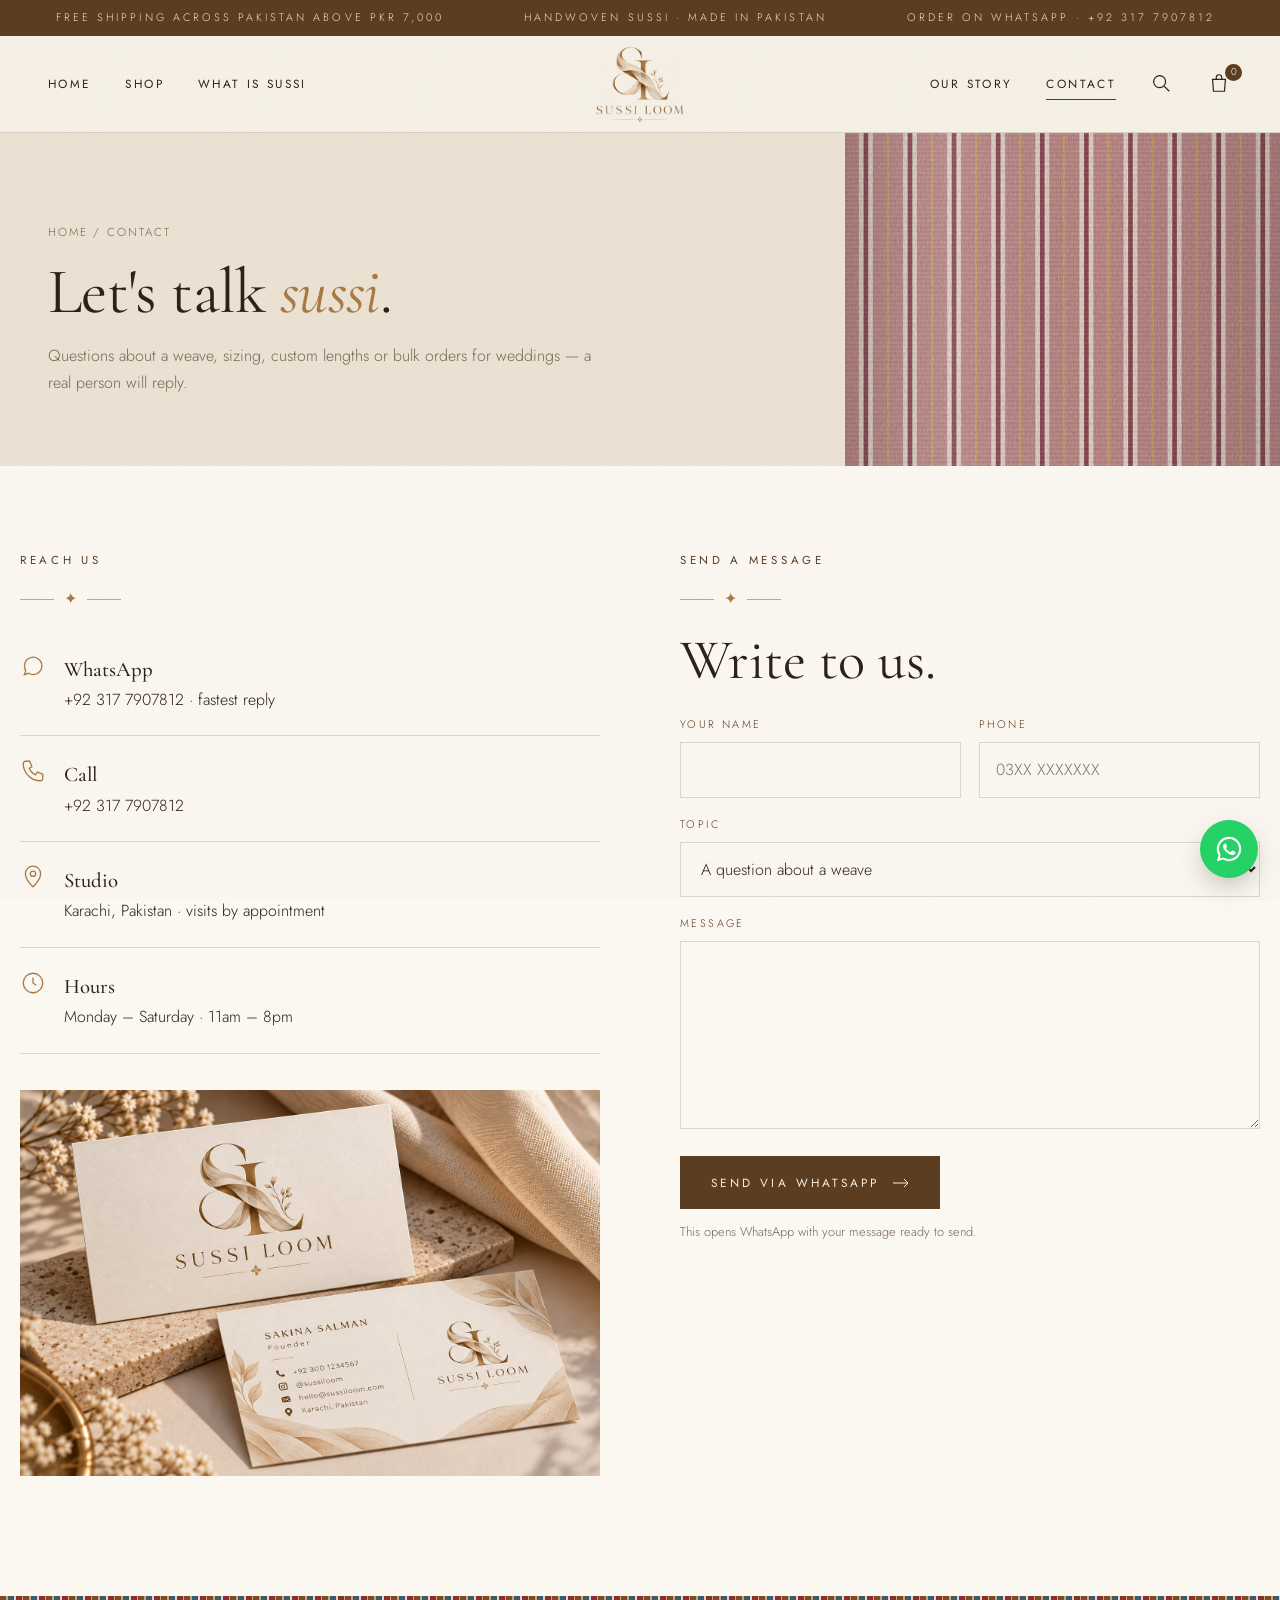
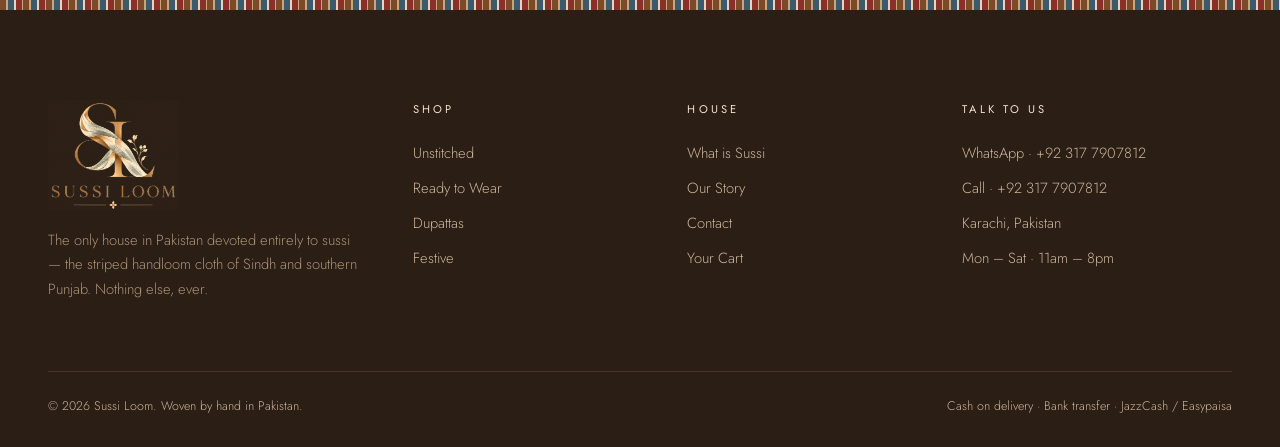
==== contact.html @ 239bf393 "Build Sussi Loom website: multi-page store with sussi explainer, cart, checkout and thank-you flow C" ====
<!doctype html>
<html lang="en">
<head>
<meta charset="utf-8">
<meta name="viewport" content="width=device-width, initial-scale=1">
<title>Contact — Sussi Loom</title>
<meta name="description" content="Contact Sussi Loom on WhatsApp or phone: +92 317 7907812.">
<link rel="icon" href="assets/img/favicon.png">
<link rel="preconnect" href="https://fonts.googleapis.com"><link rel="preconnect" href="https://fonts.gstatic.com" crossorigin>
<link href="https://fonts.googleapis.com/css2?family=Caveat:wght@500&family=Cormorant+Garamond:ital,wght@0,400;0,500;1,400&family=Jost:wght@300;400&display=swap" rel="stylesheet">
<link rel="stylesheet" href="assets/css/style.css">
</head>
<body data-page="contact">
<div id="header"></div>
<main>
  <section class="page-head">
    <div class="stripes" data-swatch="gulab-gali" data-view="flat"></div>
    <div class="wrap" style="position:relative">
      <div class="crumbs"><a href="index.html">Home</a> / Contact</div>
      <h1>Let's talk <em>sussi</em>.</h1>
      <p>Questions about a weave, sizing, custom lengths or bulk orders for weddings — a real person will reply.</p>
    </div>
  </section>

  <div class="wrap contact-grid">
    <div class="rv">
      <span class="eyebrow">Reach us</span><div class="divider">✦</div>
      <a class="c-card" href="https://wa.me/923177907812" target="_blank" rel="noopener"><svg viewBox="0 0 24 24"><path d="M4 20l1.3-4A8 8 0 1 1 8 18.7z"/></svg><div><b>WhatsApp</b><span>+92 317 7907812 · fastest reply</span></div></a>
      <a class="c-card" href="tel:+923177907812"><svg viewBox="0 0 24 24"><path d="M5 3h4l2 5-2.5 1.5a11 11 0 0 0 6 6L16 13l5 2v4a2 2 0 0 1-2 2A16 16 0 0 1 3 5a2 2 0 0 1 2-2"/></svg><div><b>Call</b><span>+92 317 7907812</span></div></a>
      <div class="c-card"><svg viewBox="0 0 24 24"><path d="M12 21s-7-6.2-7-12a7 7 0 0 1 14 0c0 5.8-7 12-7 12Z"/><circle cx="12" cy="9" r="2.5"/></svg><div><b>Studio</b><span>Karachi, Pakistan · visits by appointment</span></div></div>
      <div class="c-card"><svg viewBox="0 0 24 24"><circle cx="12" cy="12" r="9"/><path d="M12 7v5l3 2"/></svg><div><b>Hours</b><span>Monday – Saturday · 11am – 8pm</span></div></div>
      <img src="assets/img/cards.jpg" alt="Sussi Loom business cards" loading="lazy" style="margin-top:36px">
    </div>
    <div class="rv">
      <span class="eyebrow">Send a message</span><div class="divider">✦</div>
      <h2 style="margin-bottom:26px">Write to us.</h2>
      <form id="cf" class="form-grid" novalidate>
        <div class="field"><label for="n">Your name</label><input id="n" required autocomplete="name"><div class="err">Please add your name.</div></div>
        <div class="field"><label for="ph">Phone</label><input id="ph" type="tel" required autocomplete="tel" placeholder="03XX XXXXXXX"><div class="err">Please add your phone.</div></div>
        <div class="field full"><label for="t">Topic</label><select id="t"><option>A question about a weave</option><option>Sizing / custom length</option><option>My order</option><option>Wedding or bulk order</option><option>Something else</option></select></div>
        <div class="field full"><label for="m">Message</label><textarea id="m" rows="6" required></textarea><div class="err">Please write a message.</div></div>
        <div class="full"><button class="btn" type="submit" data-arrow>Send via WhatsApp</button>
        <p style="font-size:.8rem;margin-top:12px">This opens WhatsApp with your message ready to send.</p></div>
      </form>
    </div>
  </div>
</main>
<div id="footer"></div>
<script src="assets/js/data.js"></script>
<script src="assets/js/app.js"></script>
<script>
document.getElementById("cf").addEventListener("submit", e => {
  e.preventDefault();
  const f = e.target; let ok = true;
  f.querySelectorAll("[required]").forEach(el => { const bad = !el.value.trim(); el.closest(".field").classList.toggle("bad", bad); if (bad) ok = false; });
  if (!ok) return;
  const txt = `Hi Sussi Loom,\n\n${f.m.value.trim()}\n\nTopic: ${f.t.value}\nName: ${f.n.value.trim()}\nPhone: ${f.ph.value.trim()}`;
  window.open("https://wa.me/923177907812?text=" + encodeURIComponent(txt), "_blank");
  SL.toast("Opening WhatsApp — thank you for writing to us.");
  f.reset();
});
</script>
</body>
</html>
---- assets/css/style.css ----
/* Sussi Loom — stylesheet */
:root{
  --cream:#f6f0e7;
  --paper:#fbf7f1;
  --sand:#ece2d3;
  --linen:#e2d4bf;
  --gold:#a77a45;
  --gold-soft:#c9a678;
  --brown:#5b3d22;
  --ink:#2e2117;
  --muted:#7a6656;
  --rose:#b98a7c;
  --line:rgba(91,61,34,.18);
  --serif:"Cormorant Garamond", "Times New Roman", serif;
  --sans:"Jost", system-ui, sans-serif;
  --hand:"Caveat", cursive;
  --max:1240px;
}
*{box-sizing:border-box;margin:0;padding:0}
html{scroll-behavior:smooth}
body{
  background:var(--paper);color:var(--ink);font-family:var(--sans);font-weight:300;
  font-size:16px;line-height:1.65;-webkit-font-smoothing:antialiased;overflow-x:hidden;
}
/* paper grain */
body::before{
  content:"";position:fixed;inset:0;pointer-events:none;z-index:999;opacity:.35;mix-blend-mode:multiply;
  background-image:url("data:image/svg+xml,%3Csvg xmlns='http://www.w3.org/2000/svg' width='160' height='160'%3E%3Cfilter id='n'%3E%3CfeTurbulence type='fractalNoise' baseFrequency='.9' numOctaves='2' stitchTiles='stitch'/%3E%3CfeColorMatrix values='0 0 0 0 .45 0 0 0 0 .35 0 0 0 0 .25 0 0 0 .09 0'/%3E%3C/filter%3E%3Crect width='100%25' height='100%25' filter='url(%23n)'/%3E%3C/svg%3E");
}
img{max-width:100%;display:block}
a{color:inherit;text-decoration:none}
button{font:inherit;cursor:pointer;border:0;background:none;color:inherit}
input,select,textarea{font:inherit;color:inherit}
.wrap{max-width:var(--max);margin:0 auto;padding:0 28px}
.serif{font-family:var(--serif)}
.hand{font-family:var(--hand);color:var(--gold);font-weight:500}
.eyebrow{font-size:.72rem;letter-spacing:.32em;text-transform:uppercase;color:var(--brown);font-weight:400}
.eyebrow.light{color:var(--gold-soft)}
h1,h2,h3,h4{font-family:var(--serif);font-weight:400;line-height:1.05;color:var(--ink)}
h1{font-size:clamp(2.8rem,6.4vw,5.6rem);letter-spacing:-.01em}
h2{font-size:clamp(2.1rem,4.4vw,3.6rem)}
h3{font-size:1.7rem}
em{font-style:italic;color:var(--gold)}
p{color:var(--muted)}
.lead{font-size:1.12rem;line-height:1.75}
.divider{display:flex;align-items:center;gap:10px;color:var(--gold);margin:14px 0 18px}
.divider::before,.divider::after{content:"";height:1px;width:34px;background:var(--gold-soft)}
.divider.center{justify-content:center}

/* buttons */
.btn{
  display:inline-flex;align-items:center;gap:14px;padding:16px 30px;background:var(--brown);color:#f8efe2;
  font-size:.74rem;letter-spacing:.26em;text-transform:uppercase;font-weight:400;border:1px solid var(--brown);
  transition:background .35s, color .35s, gap .35s;position:relative;
}
.btn:hover{background:var(--ink);gap:20px}
.btn.ghost{background:transparent;color:var(--brown)}
.btn.ghost:hover{background:var(--brown);color:#f8efe2}
.btn.light{background:transparent;color:#f8efe2;border-color:rgba(248,239,226,.55)}
.btn.light:hover{background:#f8efe2;color:var(--brown)}
.btn.block{width:100%;justify-content:center}
.btn[disabled]{opacity:.5;pointer-events:none}
.link{font-size:.72rem;letter-spacing:.26em;text-transform:uppercase;color:var(--brown);border-bottom:1px solid var(--gold-soft);padding-bottom:5px;display:inline-flex;gap:12px;align-items:center;transition:gap .3s}
.link:hover{gap:20px}
.arrow{width:16px;height:10px;flex:none}

/* announcement */
.announce{background:var(--brown);color:#efe3d1;font-size:.68rem;letter-spacing:.28em;text-transform:uppercase;text-align:center;padding:9px 16px;overflow:hidden}
.announce .track{display:inline-block;white-space:nowrap;animation:tick 32s linear infinite}
.announce span{margin:0 40px}
@keyframes tick{from{transform:translateX(0)}to{transform:translateX(-50%)}}

/* header */
.site-header{position:sticky;top:0;z-index:50;background:rgba(246,240,231,.92);backdrop-filter:blur(10px);border-bottom:1px solid var(--line)}
.nav{display:grid;grid-template-columns:1fr auto 1fr;align-items:center;height:96px}
.nav-left,.nav-right{display:flex;gap:34px;align-items:center}
.nav-right{justify-content:flex-end}
.nav a.nl{font-size:.74rem;letter-spacing:.2em;text-transform:uppercase;font-weight:400;position:relative;padding:6px 0}
.nav a.nl::after{content:"";position:absolute;left:0;bottom:0;width:0;height:1px;background:var(--brown);transition:width .35s}
.nav a.nl:hover::after,.nav a.nl.active::after{width:100%}
.brand{display:flex;flex-direction:column;align-items:center}
.brand img{height:78px;width:auto}
.icon-btn{position:relative;display:inline-flex;width:24px;height:24px}
.icon-btn svg{width:22px;height:22px;stroke:var(--ink);fill:none;stroke-width:1.3}
.cart-count{position:absolute;top:-8px;right:-10px;background:var(--brown);color:#fff;font-size:.62rem;min-width:17px;height:17px;border-radius:50%;display:grid;place-items:center}
.burger{display:none}
.mobile-menu{display:none}

/* hero */
.hero{position:relative;display:grid;grid-template-columns:1.05fr 1fr;min-height:640px;background:var(--sand);overflow:hidden}
.hero-copy{padding:90px 60px 70px max(28px, calc((100vw - var(--max))/2 + 28px));display:flex;flex-direction:column;justify-content:center;position:relative;z-index:2}
.hero-copy h1{margin:22px 0 26px}
.hero-copy .lead{max-width:440px;margin-bottom:38px}
.hero-media{position:relative}
.hero-media img{width:100%;height:100%;object-fit:cover;object-position:30% center}
.hero-media::before{content:"";position:absolute;inset:0;background:linear-gradient(90deg,var(--sand) 0%,rgba(236,226,211,0) 22%);z-index:1}
.hero-note{position:absolute;left:-30px;bottom:70px;z-index:3;font-family:var(--hand);font-size:1.6rem;color:var(--brown);transform:rotate(-5deg);display:flex;align-items:flex-end;gap:6px}
.hero-note svg{width:90px;height:60px}
.hero-side{position:absolute;right:26px;top:50%;transform:translateY(-50%);z-index:3;writing-mode:vertical-rl;font-size:.64rem;letter-spacing:.4em;text-transform:uppercase;color:#f3e7d4}
.hero-urdu{position:absolute;right:6%;top:40px;z-index:2;font-size:7rem;color:rgba(255,248,236,.35);font-family:serif;line-height:1}

/* pillars */
.pillars{display:grid;grid-template-columns:repeat(4,1fr);border-bottom:1px solid var(--line);background:var(--cream)}
.pillar{display:flex;gap:16px;align-items:center;justify-content:center;padding:30px 18px;border-right:1px solid var(--line)}
.pillar:last-child{border-right:0}
.pillar svg{width:36px;height:36px;stroke:var(--gold);fill:none;stroke-width:1.1;flex:none}
.pillar b{display:block;font-family:var(--serif);font-weight:500;font-size:1.12rem;color:var(--ink)}
.pillar small{color:var(--muted);font-size:.8rem}

section{position:relative}
.sec{padding:120px 0}
.sec.tight{padding:80px 0}
.sec.cream{background:var(--cream)}
.sec.sand{background:var(--sand)}
.sec.dark{background:#2b1e14;color:#eadcc8}
.sec.dark h2,.sec.dark h3{color:#f6ecdf}
.sec.dark p{color:#c7b39b}
.head-row{display:flex;justify-content:space-between;align-items:flex-end;gap:30px;margin-bottom:56px;flex-wrap:wrap}

/* what is sussi intro */
.intro{display:grid;grid-template-columns:1fr 1.1fr;gap:90px;align-items:center}
.intro-art{position:relative;aspect-ratio:4/5;background:var(--sand)}
.intro-art .swatch-big{position:absolute;inset:0}
.intro-art .tag{position:absolute;right:-24px;bottom:40px;background:var(--paper);padding:20px 24px;box-shadow:0 20px 40px -20px rgba(60,40,20,.35);max-width:220px}
.intro-art .tag b{font-family:var(--serif);font-size:1.5rem;font-weight:500;display:block;color:var(--ink)}
.intro-art .tag small{font-size:.78rem;color:var(--muted)}
.big-quote{font-family:var(--serif);font-size:clamp(1.6rem,2.6vw,2.2rem);line-height:1.3;color:var(--ink);font-style:italic;margin:28px 0}
.facts{display:grid;grid-template-columns:repeat(3,1fr);gap:24px;margin:40px 0;border-top:1px solid var(--line);padding-top:30px}
.facts b{font-family:var(--serif);font-size:2.6rem;font-weight:400;color:var(--brown);display:block;line-height:1}
.facts small{font-size:.8rem;color:var(--muted)}

/* process / steps */
.steps{display:grid;grid-template-columns:repeat(4,1fr);gap:0;border-top:1px solid rgba(234,220,200,.2)}
.step{padding:44px 30px 10px 0;border-right:1px solid rgba(234,220,200,.12);margin-right:30px}
.step:last-child{border-right:0}
.step .num{font-family:var(--serif);font-size:1rem;color:var(--gold-soft);font-style:italic}
.step svg{width:84px;height:84px;margin:22px 0;stroke:#d8b98d;fill:none;stroke-width:1}
.step h3{font-size:1.5rem;margin-bottom:12px}
.step p{font-size:.92rem}

/* collection tiles */
.tiles{display:grid;grid-template-columns:1.2fr repeat(4,1fr);gap:20px;align-items:stretch}
.tile{position:relative;overflow:hidden;min-height:400px;display:block;background:var(--sand)}
.tile .bg{position:absolute;inset:0;transition:transform 1.2s cubic-bezier(.2,.7,.2,1)}
.tile .bg img,.tile .bg svg{width:100%;height:100%;object-fit:cover}
.tile:hover .bg{transform:scale(1.06)}
.tile::after{content:"";position:absolute;inset:0;background:linear-gradient(180deg,rgba(0,0,0,0) 45%,rgba(35,22,12,.72))}
.tile .cap{position:absolute;left:22px;bottom:22px;right:22px;z-index:2;color:#fbf2e4}
.tile .cap h3{color:#fbf2e4;font-size:1.65rem;margin-bottom:8px}
.tile .cap span{font-size:.68rem;letter-spacing:.26em;text-transform:uppercase}

/* product grid */
.grid{display:grid;grid-template-columns:repeat(4,1fr);gap:46px 26px}
.card{display:flex;flex-direction:column;position:relative}
.card .media{position:relative;aspect-ratio:3/4;overflow:hidden;background:var(--sand);display:block}
.card .media svg{width:100%;height:100%;display:block;transition:transform 1.1s cubic-bezier(.2,.7,.2,1)}
.card:hover .media svg{transform:scale(1.05)}
.card .badge{position:absolute;top:14px;left:14px;background:var(--paper);font-size:.62rem;letter-spacing:.22em;text-transform:uppercase;padding:6px 10px;z-index:2}
.card .quick{position:absolute;left:14px;right:14px;bottom:14px;z-index:2;opacity:0;transform:translateY(10px);transition:.35s}
.card:hover .quick{opacity:1;transform:none}
.card .quick .btn{width:100%;justify-content:center;padding:13px}
.card .meta{padding-top:18px;display:flex;justify-content:space-between;gap:12px;align-items:flex-start}
.card h4{font-size:1.32rem;font-weight:500;line-height:1.15}
.card .sub{font-size:.78rem;color:var(--muted);margin-top:4px}
.card .price{font-size:.92rem;white-space:nowrap;color:var(--brown);font-weight:400}
.dots{display:flex;gap:6px;margin-top:10px}
.dots i{width:12px;height:12px;border-radius:50%;border:1px solid rgba(0,0,0,.1)}

/* compare / why */
.compare{display:grid;grid-template-columns:1fr 1fr;gap:0;border:1px solid var(--line);background:var(--paper)}
.compare > div{padding:48px}
.compare > div + div{border-left:1px solid var(--line);background:var(--cream)}
.compare ul{list-style:none;margin-top:24px}
.compare li{padding:14px 0;border-bottom:1px dashed var(--line);display:flex;gap:14px;align-items:flex-start;color:var(--muted)}
.compare li svg{width:18px;height:18px;flex:none;margin-top:4px}

/* map */
.map-wrap{display:grid;grid-template-columns:1fr 1fr;gap:80px;align-items:center}
.map-svg{width:100%;height:auto}
.places{list-style:none;margin-top:28px}
.places li{display:grid;grid-template-columns:120px 1fr;gap:20px;padding:16px 0;border-bottom:1px solid var(--line)}
.places b{font-family:var(--serif);font-size:1.3rem;font-weight:500;color:var(--ink)}

/* story band */
.band{display:grid;grid-template-columns:1fr 1fr;min-height:560px}
.band img{width:100%;height:100%;object-fit:cover}
.band .copy{padding:90px 70px;display:flex;flex-direction:column;justify-content:center;background:var(--sand)}

/* testimonials */
.notes{display:grid;grid-template-columns:repeat(3,1fr);gap:28px}
.note{background:var(--paper);padding:36px;border:1px solid var(--line);position:relative}
.note:nth-child(2){transform:rotate(.6deg);margin-top:30px}
.note:nth-child(3){transform:rotate(-.5deg)}
.note p{font-family:var(--serif);font-size:1.3rem;line-height:1.45;color:var(--ink);font-style:italic}
.note .who{margin-top:20px;font-size:.76rem;letter-spacing:.18em;text-transform:uppercase;color:var(--brown)}
.note .pin{position:absolute;top:-12px;left:30px;width:60px;height:22px;background:rgba(201,166,120,.45);transform:rotate(-4deg)}

/* faq */
.faq details{border-bottom:1px solid var(--line);padding:24px 0}
.faq summary{list-style:none;cursor:pointer;font-family:var(--serif);font-size:1.45rem;display:flex;justify-content:space-between;gap:20px;color:var(--ink)}
.faq summary::-webkit-details-marker{display:none}
.faq summary::after{content:"+";font-family:var(--sans);font-weight:200;font-size:1.6rem;color:var(--gold);transition:transform .3s}
.faq details[open] summary::after{transform:rotate(45deg)}
.faq details p{margin-top:14px;max-width:720px}

/* newsletter */
.letter{text-align:center;max-width:640px;margin:0 auto}
.letter form{display:flex;margin-top:30px;border-bottom:1px solid var(--brown)}
.letter input{flex:1;background:none;border:0;padding:16px 4px;outline:none}

/* footer */
.site-footer{background:#2b1e14;color:#c9b59c;padding:90px 0 30px;font-size:.92rem}
.foot-grid{display:grid;grid-template-columns:1.4fr 1fr 1fr 1.2fr;gap:50px}
.site-footer h5{font-family:var(--sans);font-size:.7rem;letter-spacing:.28em;text-transform:uppercase;color:#f1e3cf;font-weight:400;margin-bottom:22px}
.site-footer ul{list-style:none}
.site-footer li{margin-bottom:11px}
.site-footer a:hover{color:#f6ecdf}
.site-footer p{color:#a99178}
.foot-logo{height:110px;width:auto;margin-bottom:18px;filter:brightness(1.25)}
.foot-bottom{margin-top:70px;border-top:1px solid rgba(201,181,156,.15);padding-top:24px;display:flex;justify-content:space-between;flex-wrap:wrap;gap:12px;font-size:.78rem}
.weave-strip{height:14px;background:repeating-linear-gradient(90deg,#7a4a2a 0 6px,#c9a678 6px 8px,#3d5a6c 8px 14px,#e6d5bd 14px 16px,#8a2f2a 16px 22px,#c9a678 22px 23px)}

/* whatsapp fab */
.wa-fab{position:fixed;right:22px;bottom:22px;z-index:60;width:58px;height:58px;border-radius:50%;background:#25d366;display:grid;place-items:center;box-shadow:0 10px 30px -8px rgba(0,0,0,.35);transition:transform .3s}
.wa-fab:hover{transform:scale(1.08)}
.wa-fab svg{width:30px;height:30px;fill:#fff}

/* page header */
.page-head{padding:90px 0 70px;background:var(--sand);position:relative;overflow:hidden}
.page-head h1{font-size:clamp(2.6rem,5vw,4.4rem);margin-top:16px}
.page-head p{max-width:560px;margin-top:18px}
.page-head .stripes{position:absolute;right:0;top:0;bottom:0;width:34%;opacity:.9}
.crumbs{font-size:.72rem;letter-spacing:.18em;text-transform:uppercase;color:var(--muted)}
.crumbs a:hover{color:var(--brown)}

/* shop */
.shop-bar{display:flex;justify-content:space-between;gap:20px;align-items:center;padding:26px 0;border-bottom:1px solid var(--line);margin-bottom:50px;flex-wrap:wrap}
.chips{display:flex;gap:10px;flex-wrap:wrap}
.chip{padding:9px 18px;border:1px solid var(--line);font-size:.72rem;letter-spacing:.16em;text-transform:uppercase;transition:.25s}
.chip.on,.chip:hover{background:var(--brown);color:#f8efe2;border-color:var(--brown)}
select.sort{background:transparent;border:1px solid var(--line);padding:10px 14px;font-size:.8rem}

/* product page */
.pdp{display:grid;grid-template-columns:1.1fr 1fr;gap:80px;padding:60px 0 100px}
.gallery{display:grid;grid-template-columns:90px 1fr;gap:18px;position:sticky;top:120px;align-self:start}
.thumbs{display:flex;flex-direction:column;gap:12px}
.thumbs button{aspect-ratio:3/4;border:1px solid transparent;overflow:hidden;opacity:.7}
.thumbs button.on{border-color:var(--brown);opacity:1}
.thumbs svg{width:100%;height:100%;display:block}
.main-img{aspect-ratio:3/4;background:var(--sand);overflow:hidden}
.main-img svg{width:100%;height:100%;display:block}
.pdp h1{font-size:clamp(2.3rem,4vw,3.4rem)}
.pdp .price{font-size:1.5rem;color:var(--brown);margin:16px 0 26px;font-family:var(--serif)}
.opt-label{font-size:.7rem;letter-spacing:.24em;text-transform:uppercase;margin:26px 0 12px;display:block;color:var(--brown)}
.sizes{display:flex;gap:10px;flex-wrap:wrap}
.sizes button{min-width:54px;padding:11px 14px;border:1px solid var(--line);font-size:.82rem}
.sizes button.on{background:var(--brown);color:#fff;border-color:var(--brown)}
.qty{display:inline-flex;border:1px solid var(--line);align-items:center}
.qty button{width:42px;height:46px;font-size:1.2rem}
.qty input{width:46px;text-align:center;border:0;background:none;height:46px}
.buy-row{display:flex;gap:14px;margin-top:30px;flex-wrap:wrap}
.buy-row .btn{flex:1;justify-content:center;min-width:180px}
.spec{margin-top:40px;border-top:1px solid var(--line)}
.spec details{border-bottom:1px solid var(--line);padding:18px 0}
.spec summary{cursor:pointer;list-style:none;font-size:.76rem;letter-spacing:.22em;text-transform:uppercase;display:flex;justify-content:space-between}
.spec summary::-webkit-details-marker{display:none}
.spec summary::after{content:"+";color:var(--gold)}
.spec details[open] summary::after{content:"–"}
.spec details p,.spec details ul{margin-top:12px;font-size:.94rem;color:var(--muted)}
.spec ul{padding-left:18px}
.assure{display:grid;grid-template-columns:repeat(3,1fr);gap:12px;margin-top:30px}
.assure div{background:var(--cream);padding:14px;font-size:.78rem;text-align:center;color:var(--muted)}
.assure svg{width:24px;height:24px;stroke:var(--gold);fill:none;stroke-width:1.2;margin:0 auto 6px}

/* cart */
.cart-layout{display:grid;grid-template-columns:1.6fr 1fr;gap:60px;padding:60px 0 120px;align-items:start}
.line-item{display:grid;grid-template-columns:110px 1fr auto;gap:24px;padding:26px 0;border-bottom:1px solid var(--line);align-items:center}
.line-item .thumb{aspect-ratio:3/4;overflow:hidden}
.line-item .thumb svg{width:100%;height:100%;display:block}
.line-item h4{font-size:1.35rem}
.line-item small{color:var(--muted);display:block;margin-top:4px}
.line-item .remove{font-size:.7rem;letter-spacing:.2em;text-transform:uppercase;color:var(--muted);margin-top:12px;border-bottom:1px solid var(--line)}
.summary{background:var(--cream);padding:38px;position:sticky;top:120px}
.summary h3{margin-bottom:22px}
.sum-row{display:flex;justify-content:space-between;padding:10px 0;font-size:.95rem}
.sum-row.total{border-top:1px solid var(--line);margin-top:12px;padding-top:18px;font-size:1.2rem;font-family:var(--serif);color:var(--ink)}
.ship-meter{height:4px;background:var(--linen);margin:16px 0 6px;position:relative}
.ship-meter i{position:absolute;left:0;top:0;bottom:0;background:var(--gold)}
.empty{text-align:center;padding:80px 0}
.empty svg{width:180px;margin:0 auto 26px}

/* checkout */
.form-grid{display:grid;grid-template-columns:1fr 1fr;gap:18px}
.form-grid .full{grid-column:1/-1}
.field label{display:block;font-size:.68rem;letter-spacing:.22em;text-transform:uppercase;margin-bottom:8px;color:var(--brown)}
.field input,.field select,.field textarea{width:100%;padding:14px 16px;border:1px solid var(--line);background:var(--paper);outline:none;transition:border .25s}
.field input:focus,.field select:focus,.field textarea:focus{border-color:var(--gold)}
.field .err{color:#a33;font-size:.75rem;margin-top:6px;display:none}
.field.bad input,.field.bad select{border-color:#b55}
.field.bad .err{display:block}
.pay-opts{display:grid;gap:12px}
.pay{display:flex;gap:14px;align-items:flex-start;border:1px solid var(--line);padding:18px;cursor:pointer;background:var(--paper)}
.pay input{margin-top:5px;accent-color:var(--brown)}
.pay b{font-weight:400;color:var(--ink)}
.pay small{display:block;color:var(--muted)}
.pay:has(input:checked){border-color:var(--brown);background:var(--cream)}
.form-section{margin-bottom:46px}
.form-section h3{margin-bottom:20px;display:flex;gap:14px;align-items:baseline}
.form-section h3 span{font-family:var(--sans);font-size:.75rem;color:var(--gold)}
.mini-item{display:grid;grid-template-columns:56px 1fr auto;gap:14px;align-items:center;padding:10px 0}
.mini-item .thumb{aspect-ratio:3/4;overflow:hidden;position:relative}
.mini-item .thumb svg{width:100%;height:100%;display:block}
.mini-item small{color:var(--muted)}

/* thank you */
.thanks{text-align:center;padding:100px 0 60px;max-width:760px;margin:0 auto}
.thanks svg.seal{width:150px;margin:0 auto 30px}
.order-box{background:var(--cream);padding:40px;text-align:left;margin:40px 0;border:1px solid var(--line)}
.timeline{display:grid;grid-template-columns:repeat(4,1fr);gap:16px;margin:40px 0;text-align:center}
.timeline div{font-size:.8rem;color:var(--muted)}
.timeline b{display:grid;place-items:center;width:44px;height:44px;border-radius:50%;border:1px solid var(--gold);margin:0 auto 12px;font-family:var(--serif);font-size:1.2rem;color:var(--brown);font-weight:400}
.timeline .done b{background:var(--brown);color:#fff;border-color:var(--brown)}

/* contact */
.contact-grid{display:grid;grid-template-columns:1fr 1fr;gap:80px;padding:80px 0 120px}
.c-card{display:flex;gap:18px;padding:22px 0;border-bottom:1px solid var(--line)}
.c-card svg{width:26px;height:26px;stroke:var(--gold);fill:none;stroke-width:1.2;flex:none}
.c-card b{font-family:var(--serif);font-size:1.3rem;font-weight:500;display:block;color:var(--ink)}

/* sussi page */
.chapter{display:grid;grid-template-columns:140px 1fr 1fr;gap:60px;padding:90px 0;border-bottom:1px solid var(--line);align-items:center}
.chapter .no{font-family:var(--serif);font-size:5rem;color:var(--gold-soft);line-height:1;font-style:italic}
.chapter svg.ill{width:100%;height:auto;max-height:360px}
.glossary{display:grid;grid-template-columns:repeat(3,1fr);gap:24px}
.gloss{background:var(--paper);padding:30px;border-top:2px solid var(--gold)}
.gloss b{font-family:var(--serif);font-size:1.6rem;font-weight:500;display:block;color:var(--ink)}
.gloss i{color:var(--gold);font-size:.85rem}
.care{display:grid;grid-template-columns:repeat(4,1fr);gap:20px}
.care div{text-align:center;padding:30px 16px;border:1px solid var(--line)}
.care svg{width:54px;height:54px;stroke:var(--brown);fill:none;stroke-width:1.1;margin:0 auto 16px}

/* toast */
.toast{position:fixed;left:50%;bottom:30px;transform:translate(-50%,30px);opacity:0;background:var(--ink);color:#f6ecdf;padding:16px 22px;z-index:100;display:flex;gap:18px;align-items:center;font-size:.88rem;transition:.4s;box-shadow:0 20px 40px -10px rgba(0,0,0,.4)}
.toast.show{opacity:1;transform:translate(-50%,0)}
.toast a{color:var(--gold-soft);border-bottom:1px solid;font-size:.72rem;letter-spacing:.2em;text-transform:uppercase}

/* reveal */
.rv{opacity:0;transform:translateY(26px);transition:opacity 1s ease, transform 1s cubic-bezier(.2,.7,.2,1)}
.rv.in{opacity:1;transform:none}

/* responsive */
@media (max-width:1080px){
  .grid{grid-template-columns:repeat(3,1fr)}
  .tiles{grid-template-columns:repeat(2,1fr)}
  .tiles .tile-intro{grid-column:1/-1;min-height:auto}
  .steps{grid-template-columns:repeat(2,1fr)}
  .foot-grid{grid-template-columns:1fr 1fr}
}
@media (max-width:860px){
  .nav{grid-template-columns:auto 1fr auto;height:78px}
  .nav-left .nl,.nav-right .nl{display:none}
  .brand{grid-column:2}
  .brand img{height:62px}
  .burger{display:inline-flex;grid-column:1;grid-row:1}
  .nav-left{display:contents}
  .nav-right{gap:18px}
  .mobile-menu{display:block;position:fixed;inset:0;background:var(--paper);z-index:80;padding:100px 34px;transform:translateX(-100%);transition:transform .45s cubic-bezier(.2,.7,.2,1)}
  .mobile-menu.open{transform:none}
  .mobile-menu a{display:block;font-family:var(--serif);font-size:2.2rem;padding:10px 0;border-bottom:1px solid var(--line)}
  .mobile-menu .close{position:absolute;top:28px;right:28px;font-size:2rem}
  .hero{grid-template-columns:1fr}
  .hero-media{height:440px;order:-1}
  .hero-media::before{background:linear-gradient(0deg,var(--sand) 0%,rgba(236,226,211,0) 30%)}
  .hero-copy{padding:20px 22px 60px}
  .hero-note,.hero-side{display:none}
  .pillars{grid-template-columns:1fr 1fr}
  .pillar{padding:20px 14px;gap:10px}
  .pillar svg{width:28px;height:28px}
  .pillars{grid-template-columns:1fr 1fr}
  .pillar{border-bottom:1px solid var(--line);justify-content:flex-start}
  .intro,.map-wrap,.band,.pdp,.cart-layout,.contact-grid,.compare{grid-template-columns:1fr}
  .intro{gap:50px}
  .intro-art .tag{right:12px}
  .compare > div + div{border-left:0;border-top:1px solid var(--line)}
  .band .copy{padding:60px 24px}
  .band img{height:380px}
  .notes,.glossary{grid-template-columns:1fr}
  .note:nth-child(2){margin-top:0}
  .chapter{grid-template-columns:1fr;gap:24px;padding:60px 0}
  .chapter .no{font-size:3.4rem}
  .care{grid-template-columns:1fr 1fr}
  .grid{grid-template-columns:1fr 1fr;gap:34px 14px}
  .card .quick{opacity:1;transform:none;position:static;margin-top:10px}
  .card .quick .btn{padding:11px;font-size:.62rem;letter-spacing:.18em}
  .card h4{font-size:1.1rem}
  .card .meta{flex-direction:column;gap:4px}
  .gallery{position:static;grid-template-columns:1fr}
  .thumbs{flex-direction:row;order:2}
  .thumbs button{width:70px}
  .pdp{gap:30px;padding-top:30px}
  .summary{position:static}
  .sec{padding:80px 0}
  .wrap{padding:0 18px}
  .page-head .stripes{width:22%;opacity:.5}
  .form-grid{grid-template-columns:1fr}
  .line-item{grid-template-columns:80px 1fr;}
  .line-item > :last-child{grid-column:2}
  .timeline{grid-template-columns:repeat(2,1fr)}
  .facts b{font-size:2rem}
  .steps{grid-template-columns:1fr}
  .step{border-right:0;margin-right:0;border-bottom:1px solid rgba(234,220,200,.12)}
}
@media (max-width:520px){
  .foot-grid{grid-template-columns:1fr}
  .tiles{grid-template-columns:1fr}
  .tile{min-height:320px}
  .hero-urdu{font-size:4.5rem}
}
@media (prefers-reduced-motion:reduce){
  .rv{opacity:1;transform:none;transition:none}
  .announce .track{animation:none}
}
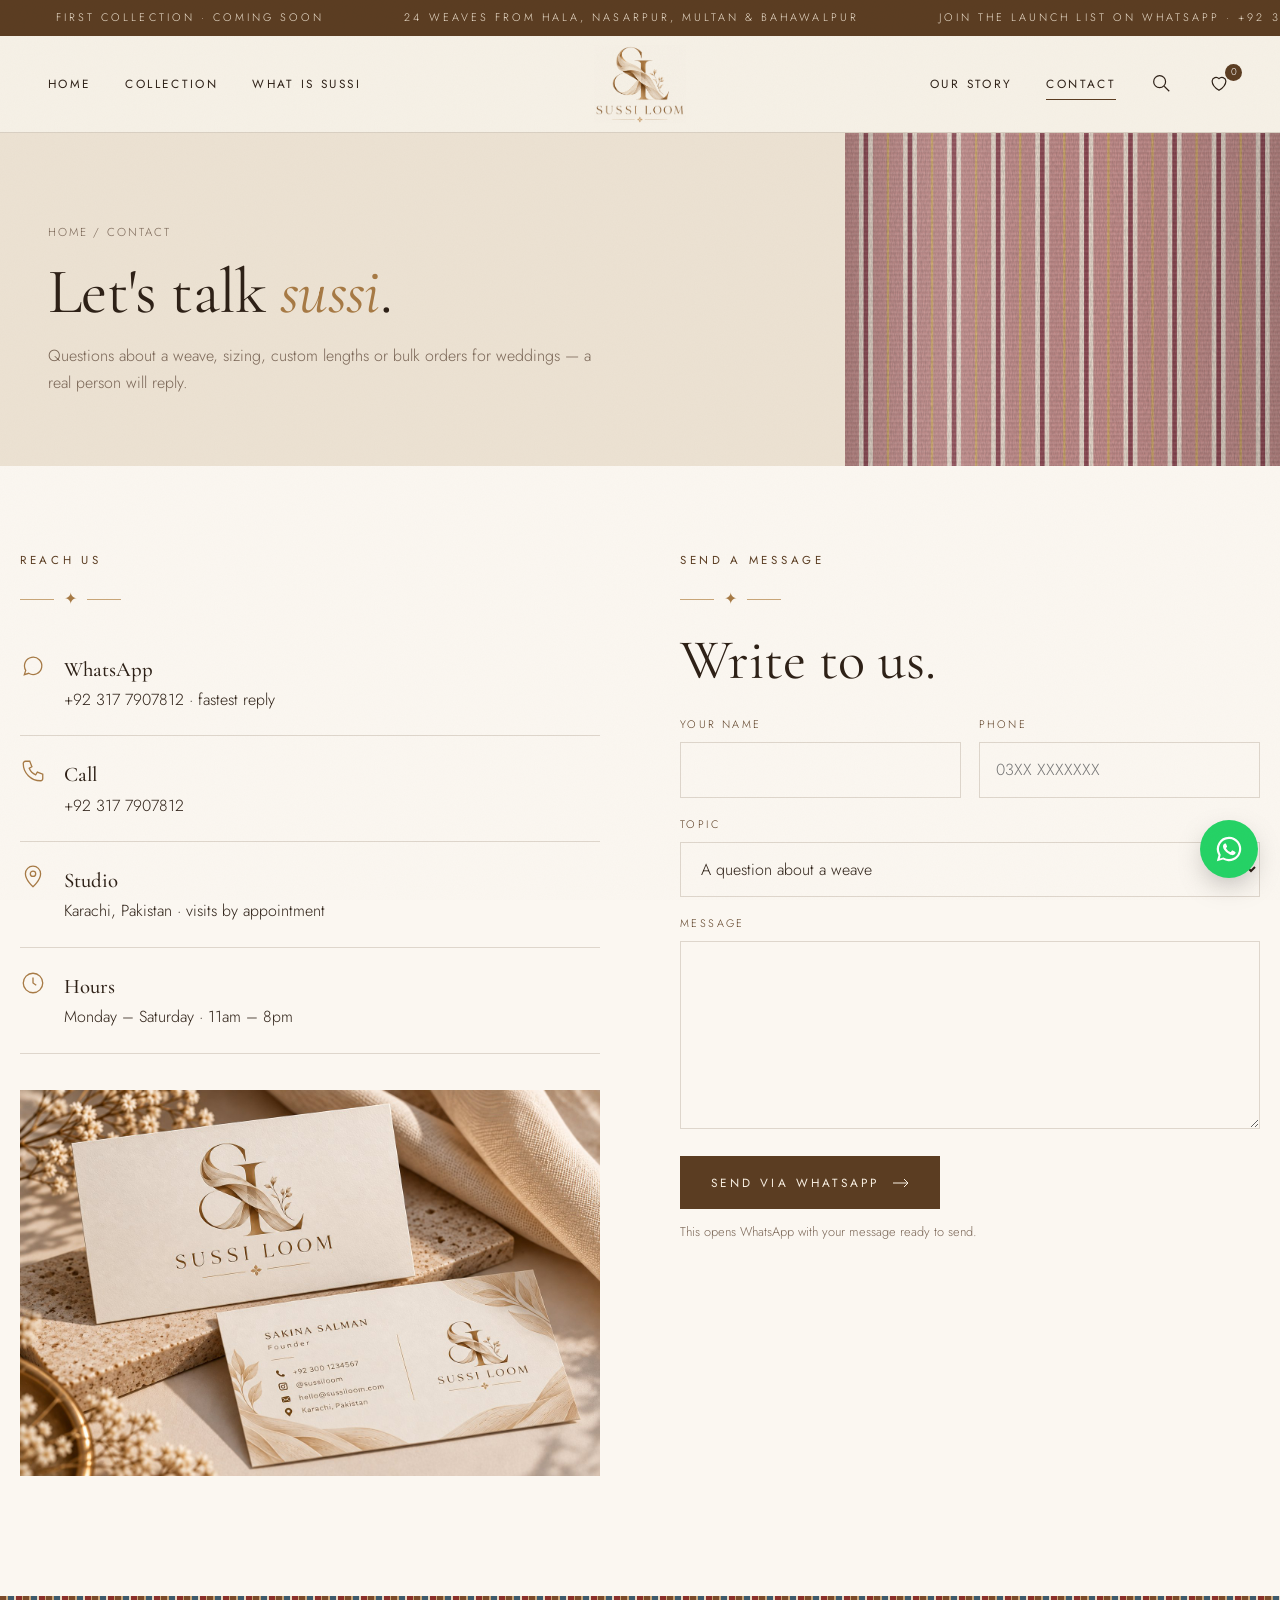
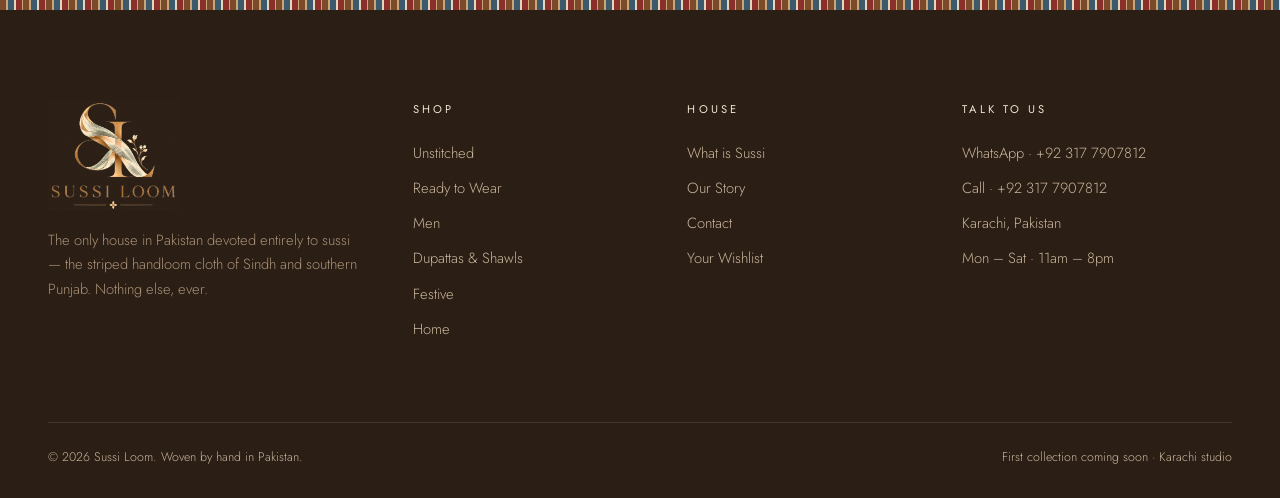
==== commit a77715f3: "Pre-launch: remove prices, add 12 weaves, stylise Urdu - All prices, cart and checkout removed; piec" ====
--- a/contact.html
+++ b/contact.html
@@ -37,7 +37,7 @@
       <form id="cf" class="form-grid" novalidate>
         <div class="field"><label for="n">Your name</label><input id="n" required autocomplete="name"><div class="err">Please add your name.</div></div>
         <div class="field"><label for="ph">Phone</label><input id="ph" type="tel" required autocomplete="tel" placeholder="03XX XXXXXXX"><div class="err">Please add your phone.</div></div>
-        <div class="field full"><label for="t">Topic</label><select id="t"><option>A question about a weave</option><option>Sizing / custom length</option><option>My order</option><option>Wedding or bulk order</option><option>Something else</option></select></div>
+        <div class="field full"><label for="t">Topic</label><select id="t"><option>A question about a weave</option><option>Sizing / custom length</option><option>Launch &amp; early access</option><option>Wedding or bulk order</option><option>Something else</option></select></div>
         <div class="field full"><label for="m">Message</label><textarea id="m" rows="6" required></textarea><div class="err">Please write a message.</div></div>
         <div class="full"><button class="btn" type="submit" data-arrow>Send via WhatsApp</button>
         <p style="font-size:.8rem;margin-top:12px">This opens WhatsApp with your message ready to send.</p></div>
--- a/assets/css/style.css
+++ b/assets/css/style.css
@@ -97,7 +97,13 @@
 .hero-note{position:absolute;left:-30px;bottom:70px;z-index:3;font-family:var(--hand);font-size:1.6rem;color:var(--brown);transform:rotate(-5deg);display:flex;align-items:flex-end;gap:6px}
 .hero-note svg{width:90px;height:60px}
 .hero-side{position:absolute;right:26px;top:50%;transform:translateY(-50%);z-index:3;writing-mode:vertical-rl;font-size:.64rem;letter-spacing:.4em;text-transform:uppercase;color:#f3e7d4}
-.hero-urdu{position:absolute;right:6%;top:40px;z-index:2;font-size:7rem;color:rgba(255,248,236,.35);font-family:serif;line-height:1}
+/* Urdu wordmark: Nastaliq, gold leaf on a framed seal */
+.hero-seal{position:absolute;right:84px;top:44px;z-index:2;display:flex;flex-direction:column;align-items:center;padding:6px 26px 14px;border:1px solid rgba(233,207,160,.55);background:rgba(43,30,20,.18);backdrop-filter:blur(3px)}
+.hero-seal::before{content:"";position:absolute;inset:5px;border:1px solid rgba(233,207,160,.28);pointer-events:none}
+.ur{font-family:"Noto Nastaliq Urdu",serif;font-weight:600;line-height:1.9;background:linear-gradient(170deg,#f7e6c2 10%,#d9b679 45%,#a77a45 80%);-webkit-background-clip:text;background-clip:text;color:transparent}
+.hero-seal .ur{font-size:4.4rem;filter:drop-shadow(0 2px 6px rgba(30,18,8,.35))}
+.hero-seal .tr{font-size:.6rem;letter-spacing:.5em;text-transform:uppercase;color:#f3e7d4;margin-top:-10px;padding-left:.5em}
+.ur-inline{display:inline-block;font-size:.62em;vertical-align:middle;margin:0 .1em;transform:translateY(-.08em);background:linear-gradient(170deg,#c9a678,#8c5f30);-webkit-background-clip:text;background-clip:text;color:transparent;line-height:1.6}
 
 /* pillars */
 .pillars{display:grid;grid-template-columns:repeat(4,1fr);border-bottom:1px solid var(--line);background:var(--cream)}
@@ -139,8 +145,9 @@
 .step p{font-size:.92rem}
 
 /* collection tiles */
-.tiles{display:grid;grid-template-columns:1.2fr repeat(4,1fr);gap:20px;align-items:stretch}
-.tile{position:relative;overflow:hidden;min-height:400px;display:block;background:var(--sand)}
+.tiles{display:grid;grid-template-columns:1.2fr repeat(3,1fr);gap:20px;align-items:stretch}
+.tiles .tile-intro{grid-row:span 2}
+.tile{position:relative;overflow:hidden;min-height:320px;display:block;background:var(--sand)}
 .tile .bg{position:absolute;inset:0;transition:transform 1.2s cubic-bezier(.2,.7,.2,1)}
 .tile .bg img,.tile .bg svg{width:100%;height:100%;object-fit:cover}
 .tile:hover .bg{transform:scale(1.06)}
@@ -162,7 +169,10 @@
 .card .meta{padding-top:18px;display:flex;justify-content:space-between;gap:12px;align-items:flex-start}
 .card h4{font-size:1.32rem;font-weight:500;line-height:1.15}
 .card .sub{font-size:.78rem;color:var(--muted);margin-top:4px}
-.card .price{font-size:.92rem;white-space:nowrap;color:var(--brown);font-weight:400}
+.soon{font-size:.6rem;letter-spacing:.2em;text-transform:uppercase;white-space:nowrap;color:var(--gold);border:1px solid var(--gold-soft);padding:5px 8px;line-height:1}
+.soon.lg{display:inline-block;font-size:.72rem;padding:9px 14px;margin:18px 0 24px}
+.card .quick .btn.on,.btn.on{background:var(--paper);color:var(--brown)}
+.card .sub{white-space:nowrap;overflow:hidden;text-overflow:ellipsis}
 .dots{display:flex;gap:6px;margin-top:10px}
 .dots i{width:12px;height:12px;border-radius:50%;border:1px solid rgba(0,0,0,.1)}
 
@@ -180,6 +190,17 @@
 .places{list-style:none;margin-top:28px}
 .places li{display:grid;grid-template-columns:120px 1fr;gap:20px;padding:16px 0;border-bottom:1px solid var(--line)}
 .places b{font-family:var(--serif);font-size:1.3rem;font-weight:500;color:var(--ink)}
+.places i{display:block;font-style:normal;font-size:.72rem;letter-spacing:.18em;text-transform:uppercase;color:var(--gold);margin-top:4px}
+.box-list{list-style:none;margin:22px 0 0;max-width:440px}
+.box-list li{padding:12px 0 12px 26px;border-bottom:1px dashed var(--line);position:relative;color:var(--muted)}
+.box-list li::before{content:"✦";position:absolute;left:0;color:var(--gold);font-size:.8rem;top:14px}
+.spec-table{width:100%;border-collapse:collapse;margin-top:28px;font-size:.9rem}
+.spec-table th{text-align:left;font-weight:400;font-size:.66rem;letter-spacing:.22em;text-transform:uppercase;color:var(--brown);padding:11px 16px 11px 0;width:38%;vertical-align:top}
+.spec-table td{padding:11px 0;color:var(--ink)}
+.spec-table tr{border-bottom:1px solid var(--line)}
+.thread-list{display:flex;flex-wrap:wrap;gap:10px 18px;margin-top:4px}
+.thread-list span{display:inline-flex;align-items:center;gap:8px;font-size:.84rem;color:var(--muted)}
+.thread-list i{width:18px;height:18px;border-radius:50%;border:1px solid rgba(0,0,0,.12)}
 
 /* story band */
 .band{display:grid;grid-template-columns:1fr 1fr;min-height:560px}
@@ -352,7 +373,7 @@
 @media (max-width:1080px){
   .grid{grid-template-columns:repeat(3,1fr)}
   .tiles{grid-template-columns:repeat(2,1fr)}
-  .tiles .tile-intro{grid-column:1/-1;min-height:auto}
+  .tiles .tile-intro{grid-column:1/-1;grid-row:auto;min-height:auto}
   .steps{grid-template-columns:repeat(2,1fr)}
   .foot-grid{grid-template-columns:1fr 1fr}
 }
@@ -414,7 +435,8 @@
   .foot-grid{grid-template-columns:1fr}
   .tiles{grid-template-columns:1fr}
   .tile{min-height:320px}
-  .hero-urdu{font-size:4.5rem}
+  .hero-seal .ur{font-size:3rem}
+  .hero-seal{top:24px;right:6%;padding:2px 18px 10px}
 }
 @media (prefers-reduced-motion:reduce){
   .rv{opacity:1;transform:none;transition:none}
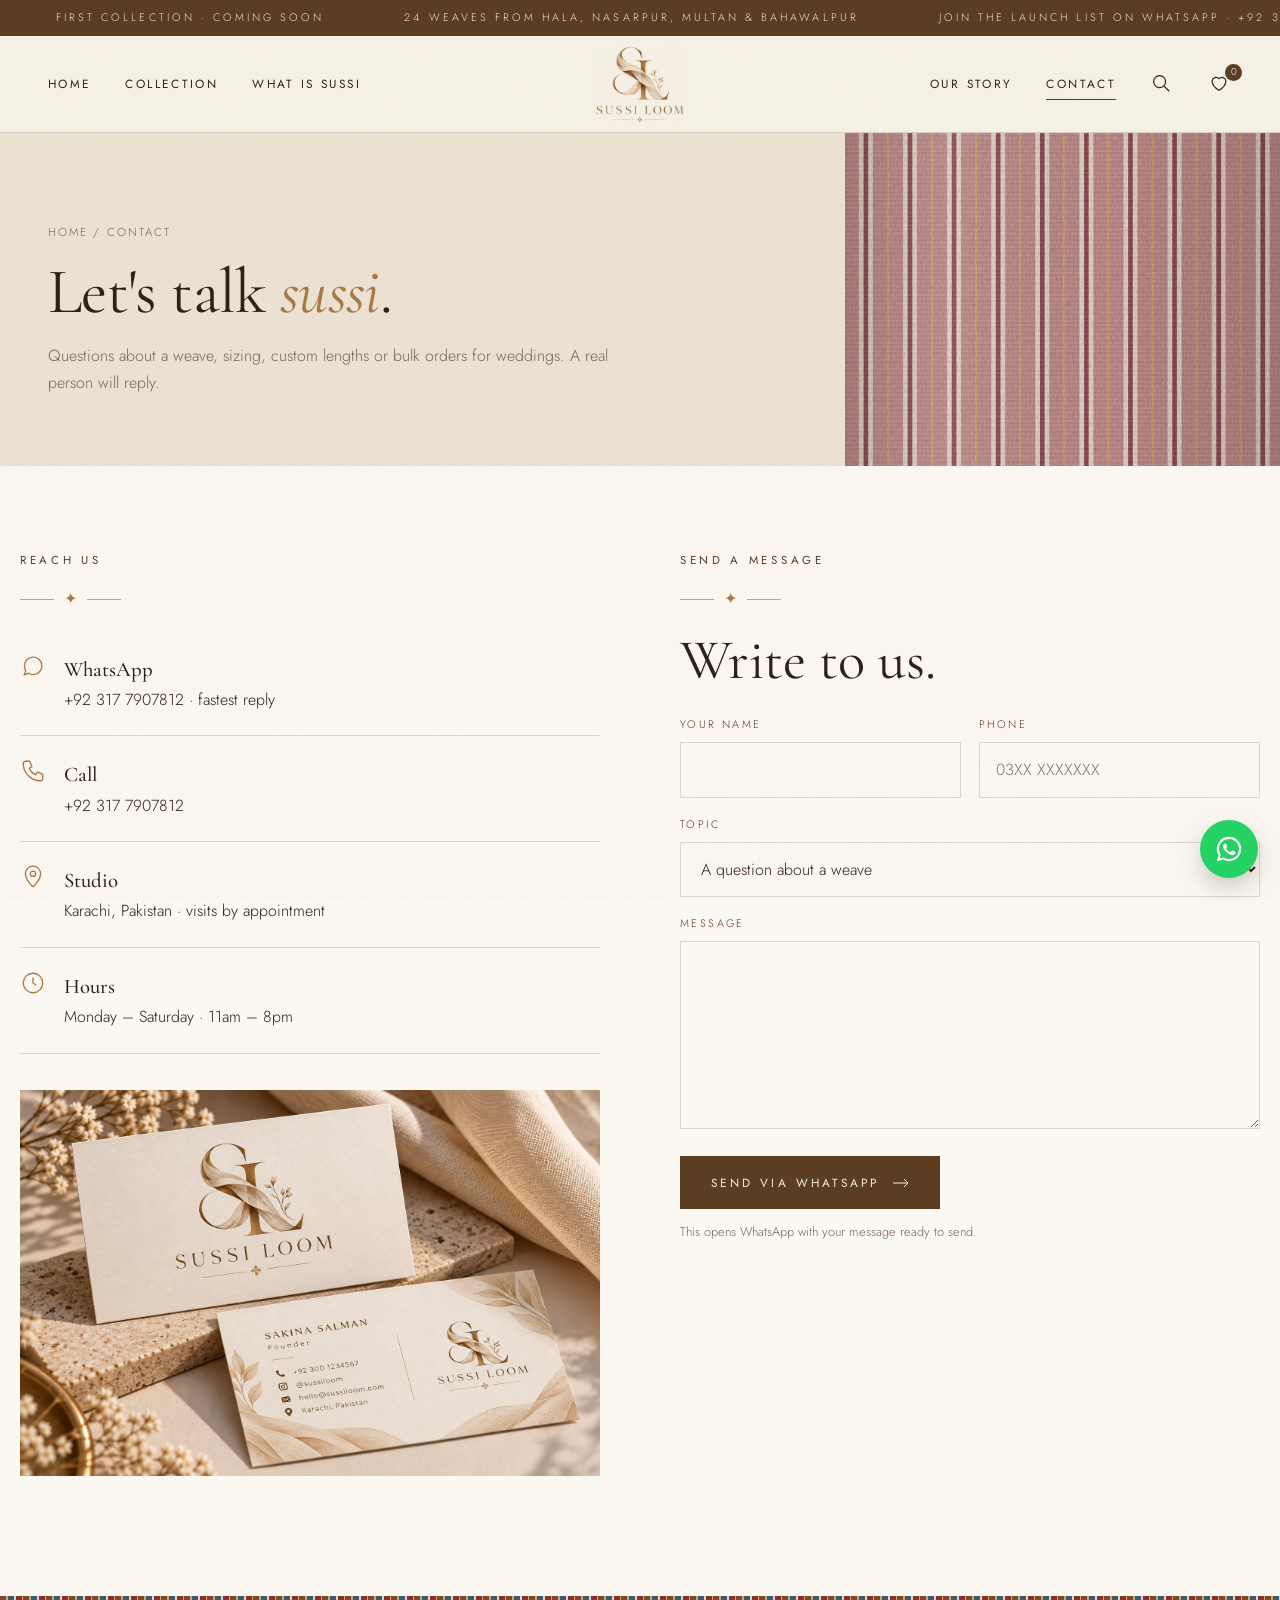
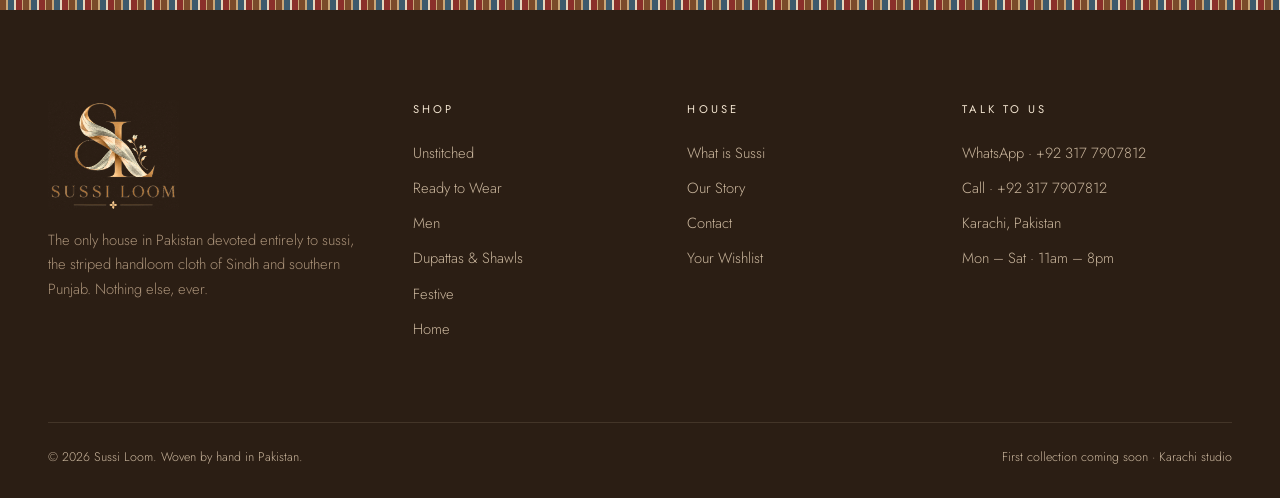
==== commit eedb940c: "Add press, save and page-change animations; drop em dashes - Buttons, chips and links scale on press" ====
--- a/contact.html
+++ b/contact.html
@@ -3,7 +3,7 @@
 <head>
 <meta charset="utf-8">
 <meta name="viewport" content="width=device-width, initial-scale=1">
-<title>Contact — Sussi Loom</title>
+<title>Contact | Sussi Loom</title>
 <meta name="description" content="Contact Sussi Loom on WhatsApp or phone: +92 317 7907812.">
 <link rel="icon" href="assets/img/favicon.png">
 <link rel="preconnect" href="https://fonts.googleapis.com"><link rel="preconnect" href="https://fonts.gstatic.com" crossorigin>
@@ -18,7 +18,7 @@
     <div class="wrap" style="position:relative">
       <div class="crumbs"><a href="index.html">Home</a> / Contact</div>
       <h1>Let's talk <em>sussi</em>.</h1>
-      <p>Questions about a weave, sizing, custom lengths or bulk orders for weddings — a real person will reply.</p>
+      <p>Questions about a weave, sizing, custom lengths or bulk orders for weddings. A real person will reply.</p>
     </div>
   </section>
 
@@ -56,7 +56,7 @@
   if (!ok) return;
   const txt = `Hi Sussi Loom,\n\n${f.m.value.trim()}\n\nTopic: ${f.t.value}\nName: ${f.n.value.trim()}\nPhone: ${f.ph.value.trim()}`;
   window.open("https://wa.me/923177907812?text=" + encodeURIComponent(txt), "_blank");
-  SL.toast("Opening WhatsApp — thank you for writing to us.");
+  SL.toast("Opening WhatsApp. Thank you for writing to us.");
   f.reset();
 });
 </script>
--- a/assets/css/style.css
+++ b/assets/css/style.css
@@ -1,4 +1,4 @@
-/* Sussi Loom — stylesheet */
+/* Sussi Loom · stylesheet */
 :root{
   --cream:#f6f0e7;
   --paper:#fbf7f1;
@@ -442,3 +442,33 @@
   .rv{opacity:1;transform:none;transition:none}
   .announce .track{animation:none}
 }
+
+/* ---------- motion: presses, saves, page changes ---------- */
+.btn,.chip,.link,.icon-btn,.remove,.sizes button,.thumbs button,.qty button,.faq summary,.spec summary,.wa-fab,select.sort{transition:transform .14s cubic-bezier(.3,.7,.4,1),background .35s,color .35s,gap .35s,border-color .25s,opacity .25s}
+.btn{overflow:hidden;isolation:isolate}
+.btn:active,.chip:active,.sizes button:active,.thumbs button:active,.remove:active{transform:scale(.95)}
+.link:active,.icon-btn:active,.faq summary:active,.spec summary:active{transform:scale(.97)}
+.wa-fab:active{transform:scale(.9)}
+.ripple{position:absolute;border-radius:50%;pointer-events:none;background:currentColor;opacity:.28;transform:scale(0);animation:ripple .55s ease-out forwards;z-index:-1}
+@keyframes ripple{to{transform:scale(1);opacity:0}}
+.btn.pop{animation:pop .45s cubic-bezier(.3,1.6,.5,1)}
+@keyframes pop{0%{transform:scale(1)}35%{transform:scale(.92)}70%{transform:scale(1.06)}100%{transform:scale(1)}}
+.card.saved .media{animation:savedFlash .7s ease-out}
+@keyframes savedFlash{0%{box-shadow:0 0 0 0 rgba(167,122,69,.7)}100%{box-shadow:0 0 0 14px rgba(167,122,69,0)}}
+.card.saved .media svg{transform:scale(1.04)}
+.fly-heart{position:fixed;z-index:200;pointer-events:none;color:var(--gold);font-size:22px;line-height:1;margin:-11px 0 0 -8px;text-shadow:0 4px 10px rgba(91,61,34,.35)}
+.cart-count.bump{animation:bump .5s cubic-bezier(.3,1.8,.5,1)}
+@keyframes bump{0%{transform:scale(1)}40%{transform:scale(1.7);background:var(--gold)}100%{transform:scale(1)}}
+.icon-btn.bump svg{animation:pop .5s cubic-bezier(.3,1.6,.5,1);fill:rgba(167,122,69,.35)}
+.line-item.out{animation:out .28s ease-in forwards}
+@keyframes out{to{opacity:0;transform:translateX(-24px)}}
+
+/* page change: quick fade/rise in, quicker fade out */
+main{animation:pageIn .26s cubic-bezier(.2,.7,.2,1) both}
+@keyframes pageIn{from{opacity:0;transform:translateY(8px)}}
+body.leaving main,body.leaving .site-footer,body.leaving .sec{opacity:0;transform:translateY(-4px);transition:opacity .12s ease-in,transform .12s ease-in}
+@media (prefers-reduced-motion:reduce){
+  main,.btn.pop,.cart-count.bump,.card.saved .media,.line-item.out{animation:none}
+  .ripple,.fly-heart{display:none}
+  body.leaving main,body.leaving .site-footer,body.leaving .sec{transition:none}
+}
